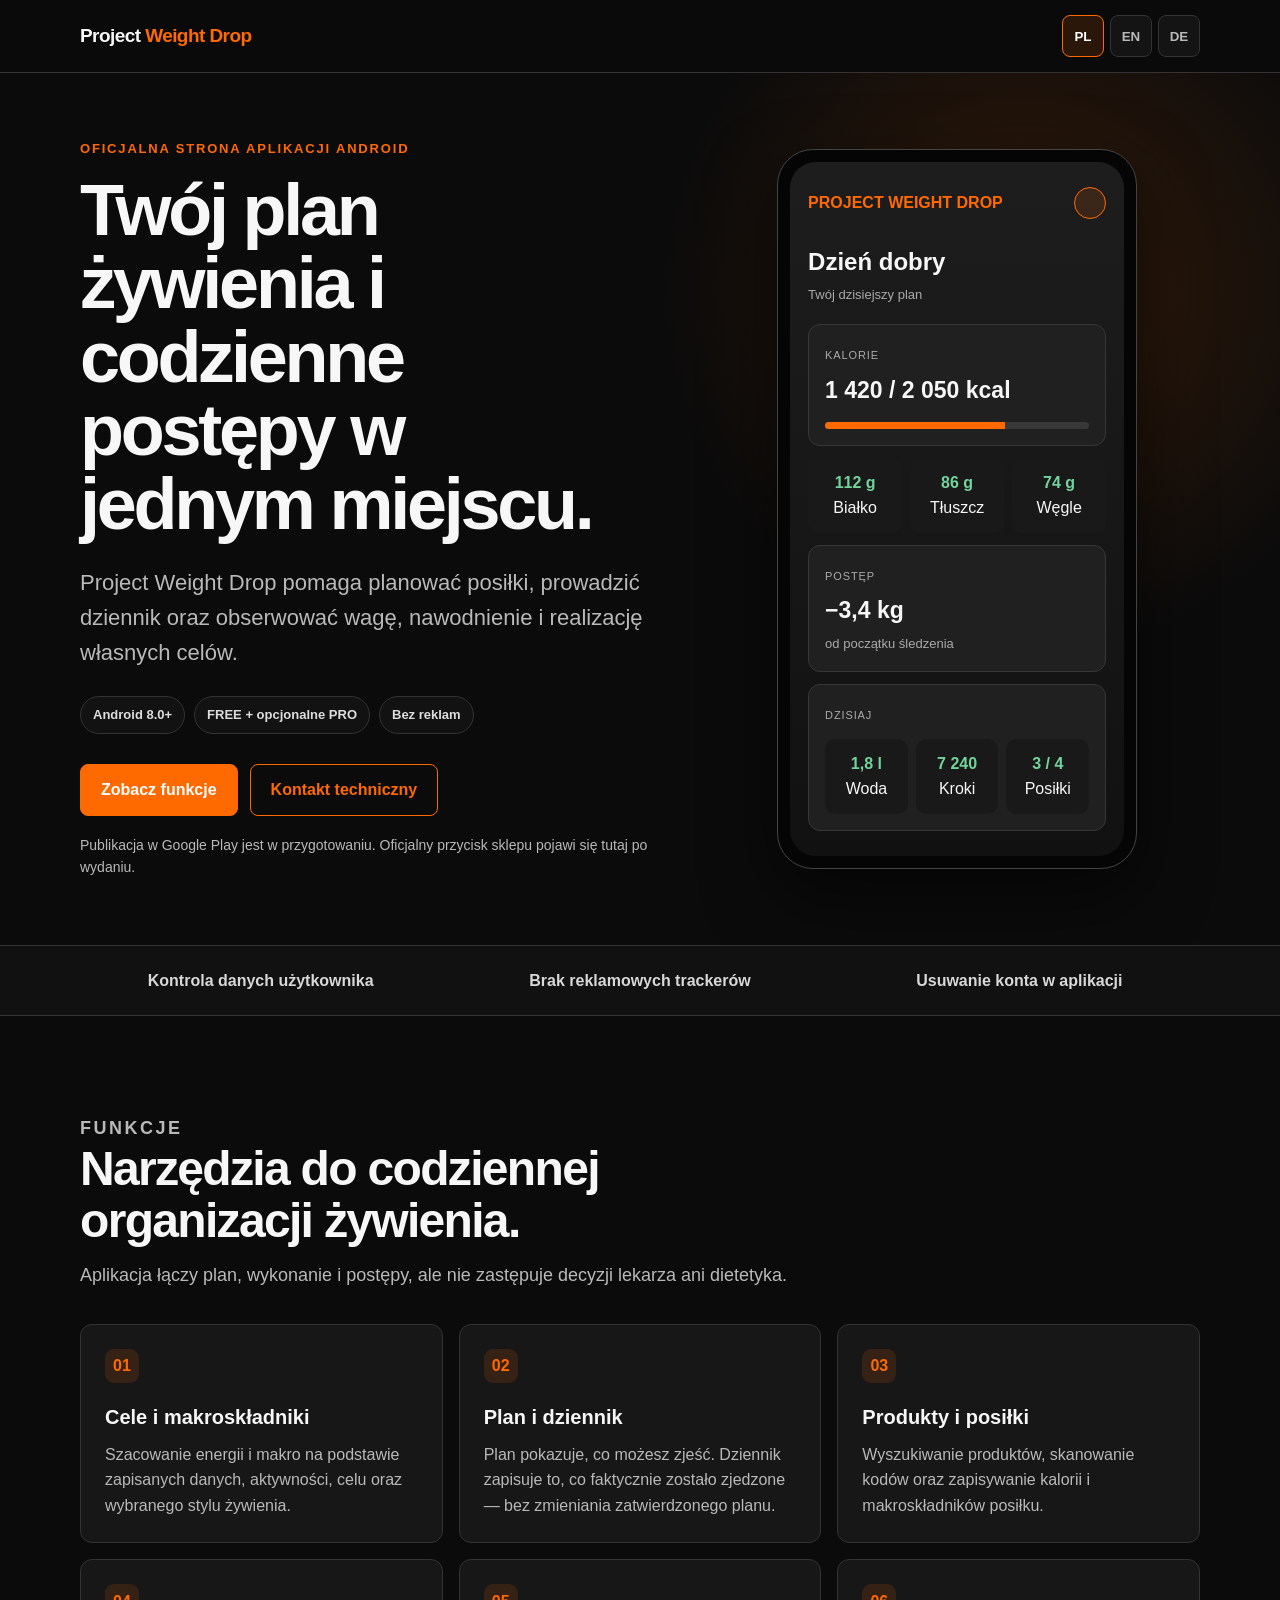
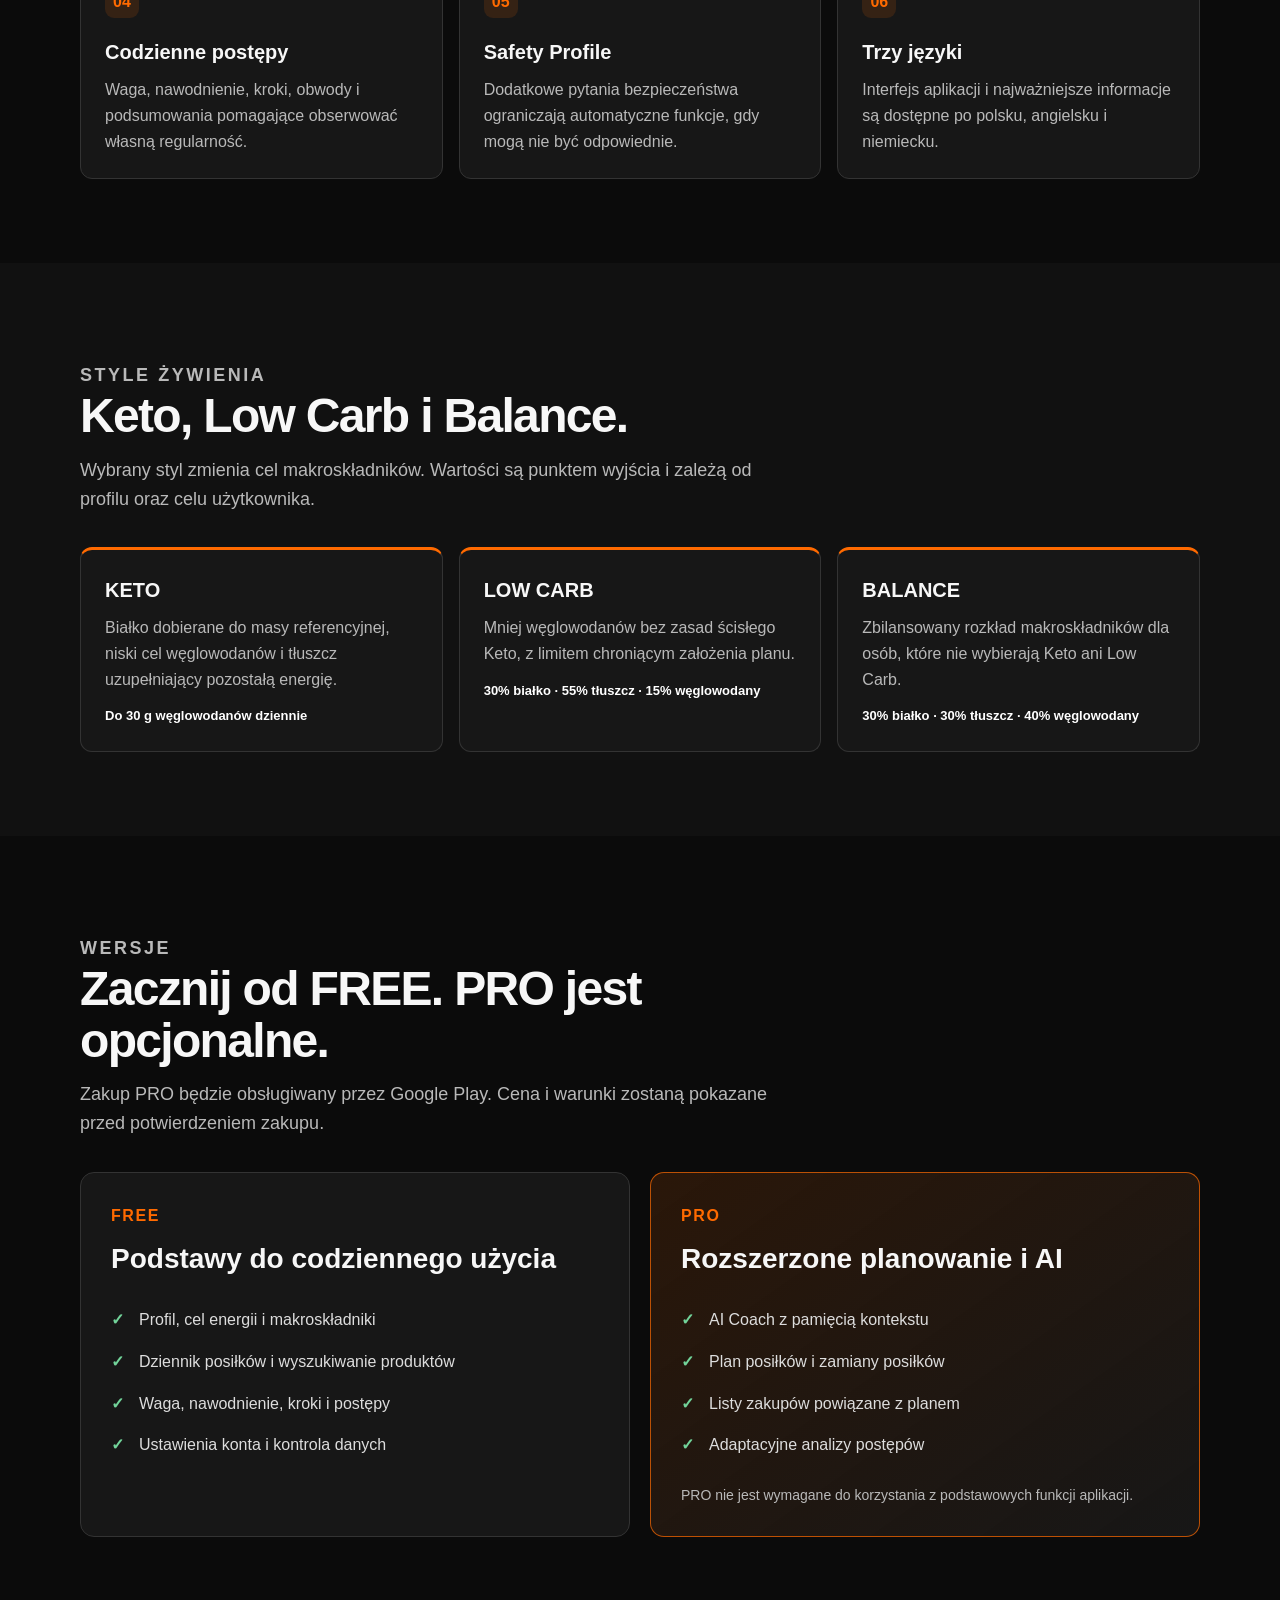
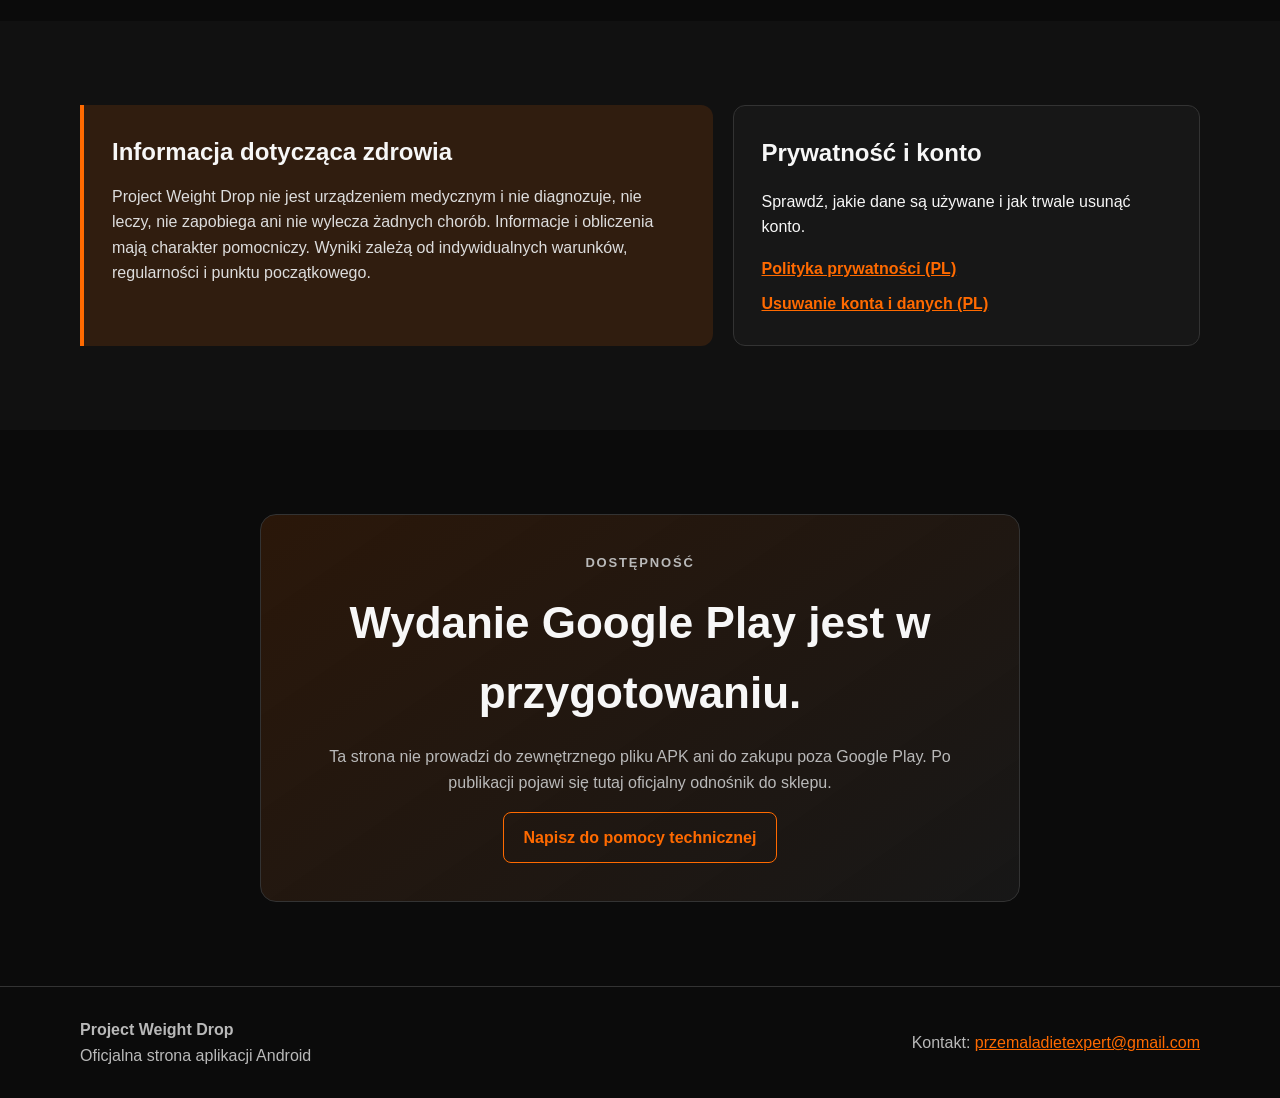
==== app/index.html @ 434db902 "Add neutral app landing page" ====
<!doctype html>
<html lang="pl">
<head>
    <meta charset="utf-8">
    <meta name="viewport" content="width=device-width, initial-scale=1">
    <title>Project Weight Drop — aplikacja Android</title>
    <meta name="description" content="Oficjalna strona aplikacji Project Weight Drop na Androida: planowanie żywienia, dziennik posiłków, postępy, wersja FREE i opcjonalne PRO.">
    <meta name="robots" content="index, follow, max-image-preview:large">
    <meta name="theme-color" content="#0b0b0b">
    <link rel="canonical" href="https://projectweightdrop.com/app/">
    <link rel="alternate" hreflang="pl" href="https://projectweightdrop.com/app/?lang=pl">
    <link rel="alternate" hreflang="en" href="https://projectweightdrop.com/app/?lang=en">
    <link rel="alternate" hreflang="de" href="https://projectweightdrop.com/app/?lang=de">
    <link rel="alternate" hreflang="x-default" href="https://projectweightdrop.com/app/">
    <link rel="icon" href="/favicon.svg" type="image/svg+xml">
    <meta property="og:type" content="website">
    <meta property="og:site_name" content="Project Weight Drop">
    <meta property="og:title" content="Project Weight Drop — aplikacja Android">
    <meta property="og:description" content="Planowanie żywienia, dziennik posiłków i codzienne postępy w wersji FREE oraz opcjonalnej PRO.">
    <meta property="og:url" content="https://projectweightdrop.com/app/">
    <meta property="og:image" content="https://projectweightdrop.com/tlo-hero-keto.jpg">
    <meta name="twitter:card" content="summary_large_image">
    <script type="application/ld+json">
    {
      "@context": "https://schema.org",
      "@type": "SoftwareApplication",
      "name": "Project Weight Drop",
      "url": "https://projectweightdrop.com/app/",
      "operatingSystem": "Android 8.0 or newer",
      "applicationCategory": "HealthApplication",
      "softwareVersion": "0.14.0",
      "description": "Aplikacja do planowania żywienia, prowadzenia dziennika posiłków oraz monitorowania codziennych postępów.",
      "offers": {
        "@type": "Offer",
        "price": "0",
        "priceCurrency": "EUR",
        "description": "Wersja FREE z opcjonalną subskrypcją PRO w Google Play."
      }
    }
    </script>
    <style>
        :root {
            color-scheme: dark;
            --bg:#0b0b0b;
            --panel:#171717;
            --panel-2:#202020;
            --orange:#ff6a00;
            --orange-soft:rgba(255,106,0,.13);
            --text:#f7f7f7;
            --muted:#b9b9b9;
            --line:#333;
            --green:#72d49a;
        }
        * { box-sizing:border-box; }
        html { scroll-behavior:smooth; }
        body { margin:0; background:var(--bg); color:var(--text); font:16px/1.6 Arial,Helvetica,sans-serif; }
        a { color:inherit; }
        button, a { -webkit-tap-highlight-color:transparent; }
        .container { width:min(1120px,calc(100% - 32px)); margin:auto; }
        header { position:sticky; top:0; z-index:10; border-bottom:1px solid var(--line); background:rgba(11,11,11,.94); backdrop-filter:blur(12px); }
        .nav { min-height:72px; display:flex; align-items:center; justify-content:space-between; gap:18px; }
        .brand { font-size:19px; font-weight:800; letter-spacing:-.03em; white-space:nowrap; }
        .brand span { color:var(--orange); }
        .languages { display:flex; gap:6px; }
        .lang { min-width:42px; min-height:42px; border:1px solid var(--line); border-radius:8px; background:#141414; color:var(--muted); font-weight:700; cursor:pointer; }
        .lang[aria-pressed="true"] { border-color:var(--orange); color:#fff; background:var(--orange-soft); }
        .hero { overflow:hidden; background:radial-gradient(circle at 80% 25%,rgba(255,106,0,.17),transparent 30%); }
        .hero-grid { min-height:660px; display:grid; grid-template-columns:minmax(0,1.08fr) minmax(330px,.92fr); align-items:center; gap:64px; padding:66px 0; }
        .eyebrow { margin:0 0 14px; color:var(--orange); font-size:13px; font-weight:800; letter-spacing:.14em; text-transform:uppercase; }
        h1 { margin:0; max-width:720px; font-size:clamp(42px,6vw,72px); line-height:1.02; letter-spacing:-.045em; }
        .lead { max-width:660px; margin:24px 0 0; color:var(--muted); font-size:clamp(18px,2.2vw,22px); }
        .badges { display:flex; flex-wrap:wrap; gap:9px; margin:25px 0; }
        .badge { padding:8px 12px; border:1px solid var(--line); border-radius:999px; color:#ddd; background:#121212; font-size:13px; font-weight:700; }
        .actions { display:flex; flex-wrap:wrap; gap:12px; margin-top:30px; }
        .button { display:inline-flex; min-height:50px; align-items:center; justify-content:center; padding:12px 20px; border:1px solid var(--orange); border-radius:8px; background:var(--orange); color:white; text-decoration:none; font-weight:800; }
        .button.secondary { background:transparent; color:var(--orange); }
        .availability { margin:18px 0 0; color:var(--muted); font-size:14px; }
        .phone { width:min(100%,360px); margin:auto; padding:12px; border:1px solid #444; border-radius:36px; background:#050505; box-shadow:0 28px 70px rgba(0,0,0,.55); }
        .phone-screen { min-height:590px; overflow:hidden; border-radius:26px; background:linear-gradient(180deg,#1d1d1d,#111); padding:25px 18px; }
        .phone-top { display:flex; align-items:center; justify-content:space-between; margin-bottom:24px; }
        .phone-logo { color:var(--orange); font-weight:900; }
        .avatar { width:32px; height:32px; border-radius:50%; background:var(--orange-soft); border:1px solid var(--orange); }
        .phone h2 { margin:0 0 4px; font-size:24px; }
        .phone-sub { margin:0 0 18px; color:#aaa; font-size:13px; }
        .mock-card { margin-top:12px; padding:16px; border:1px solid #373737; border-radius:12px; background:#202020; }
        .mock-label { color:#aaa; font-size:11px; text-transform:uppercase; letter-spacing:.08em; }
        .mock-value { display:block; margin-top:5px; font-size:23px; font-weight:800; }
        .bar { height:7px; margin-top:13px; overflow:hidden; border-radius:99px; background:#383838; }
        .bar span { display:block; width:68%; height:100%; background:var(--orange); }
        .mock-row { display:grid; grid-template-columns:repeat(3,1fr); gap:8px; margin-top:12px; }
        .mock-mini { padding:12px 7px; border-radius:10px; background:#191919; text-align:center; }
        .mock-mini strong { display:block; color:var(--green); }
        .trust { border-block:1px solid var(--line); background:#111; }
        .trust-grid { display:grid; grid-template-columns:repeat(3,1fr); gap:18px; padding:22px 0; }
        .trust-item { color:#d8d8d8; text-align:center; font-weight:700; }
        section.content { padding:84px 0; }
        section.content.alt { background:#111; }
        .section-head { max-width:720px; margin-bottom:34px; }
        .section-head h2 { margin:0; font-size:clamp(32px,4.5vw,48px); line-height:1.08; letter-spacing:-.035em; }
        .section-head p { margin:14px 0 0; color:var(--muted); font-size:18px; }
        .grid { display:grid; grid-template-columns:repeat(3,1fr); gap:16px; }
        .card { padding:24px; border:1px solid var(--line); border-radius:12px; background:var(--panel); }
        .card h3 { margin:0 0 9px; font-size:20px; }
        .card p { margin:0; color:var(--muted); }
        .number { display:inline-flex; width:34px; height:34px; align-items:center; justify-content:center; margin-bottom:18px; border-radius:9px; background:var(--orange-soft); color:var(--orange); font-weight:900; }
        .diets .card { border-top:3px solid var(--orange); }
        .macro { display:block; margin-top:14px; color:#fff; font-size:13px; font-weight:800; }
        .tiers { display:grid; grid-template-columns:1fr 1fr; gap:20px; }
        .tier { padding:30px; border:1px solid var(--line); border-radius:14px; background:var(--panel); }
        .tier.pro { border-color:rgba(255,106,0,.7); background:linear-gradient(145deg,var(--orange-soft),var(--panel)); }
        .tier-name { color:var(--orange); font-weight:900; letter-spacing:.1em; }
        .tier h3 { margin:8px 0 18px; font-size:28px; }
        .tier ul { margin:0; padding:0; list-style:none; }
        .tier li { position:relative; padding:8px 0 8px 28px; color:#ddd; }
        .tier li::before { content:"✓"; position:absolute; left:0; color:var(--green); font-weight:900; }
        .tier-note { margin:18px 0 0; color:var(--muted); font-size:14px; }
        .safety { display:grid; grid-template-columns:1.15fr .85fr; gap:20px; }
        .notice { padding:28px; border-left:4px solid var(--orange); border-radius:0 12px 12px 0; background:var(--orange-soft); }
        .notice h2 { margin:0 0 12px; }
        .notice p { margin:0; color:#ddd; }
        .legal { padding:28px; border:1px solid var(--line); border-radius:12px; background:var(--panel); }
        .legal h2 { margin:0 0 12px; }
        .legal-links { display:flex; flex-direction:column; gap:10px; }
        .legal a { color:var(--orange); font-weight:700; }
        .release { text-align:center; }
        .release-box { max-width:760px; margin:auto; padding:38px; border:1px solid var(--line); border-radius:16px; background:linear-gradient(145deg,var(--orange-soft),var(--panel)); }
        .release-box h2 { margin:0; font-size:clamp(30px,4vw,44px); }
        .release-box p { color:var(--muted); }
        footer { border-top:1px solid var(--line); padding:30px 0; color:var(--muted); }
        .footer-row { display:flex; justify-content:space-between; align-items:center; gap:20px; }
        .footer-row a { color:var(--orange); }
        @media (max-width:840px) {
            .hero-grid { min-height:auto; grid-template-columns:1fr; gap:48px; padding:52px 0 70px; }
            .phone { width:min(100%,340px); }
            .trust-grid, .grid { grid-template-columns:1fr; }
            .trust-item { text-align:left; }
            .tiers, .safety { grid-template-columns:1fr; }
        }
        @media (max-width:520px) {
            .container { width:min(100% - 24px,1120px); }
            .nav { min-height:64px; }
            .brand { font-size:17px; }
            .lang { min-width:39px; min-height:39px; }
            h1 { font-size:42px; }
            .hero-grid { padding-top:40px; }
            .actions { flex-direction:column; }
            .button { width:100%; }
            section.content { padding:64px 0; }
            .card, .tier { padding:21px; }
            .footer-row { flex-direction:column; align-items:flex-start; }
        }
    </style>
</head>
<body>
<header>
    <div class="container nav">
        <div class="brand">Project <span>Weight Drop</span></div>
        <div class="languages" aria-label="Wybór języka">
            <button class="lang" type="button" data-lang="pl" aria-pressed="true">PL</button>
            <button class="lang" type="button" data-lang="en" aria-pressed="false">EN</button>
            <button class="lang" type="button" data-lang="de" aria-pressed="false">DE</button>
        </div>
    </div>
</header>

<main>
    <section class="hero">
        <div class="container hero-grid">
            <div>
                <p class="eyebrow" data-i18n="eyebrow">Oficjalna strona aplikacji Android</p>
                <h1 data-i18n="heroTitle">Twój plan żywienia i codzienne postępy w jednym miejscu.</h1>
                <p class="lead" data-i18n="heroLead">Project Weight Drop pomaga planować posiłki, prowadzić dziennik oraz obserwować wagę, nawodnienie i realizację własnych celów.</p>
                <div class="badges">
                    <span class="badge">Android 8.0+</span>
                    <span class="badge" data-i18n="freeProBadge">FREE + opcjonalne PRO</span>
                    <span class="badge" data-i18n="noAdsBadge">Bez reklam</span>
                </div>
                <div class="actions">
                    <a class="button" href="#funkcje" data-i18n="featuresButton">Zobacz funkcje</a>
                    <a class="button secondary" href="mailto:przemaladietexpert@gmail.com" data-i18n="supportButton">Kontakt techniczny</a>
                </div>
                <p class="availability" data-i18n="availability">Publikacja w Google Play jest w przygotowaniu. Oficjalny przycisk sklepu pojawi się tutaj po wydaniu.</p>
            </div>
            <div class="phone" aria-label="Podgląd interfejsu aplikacji">
                <div class="phone-screen">
                    <div class="phone-top"><span class="phone-logo">PROJECT WEIGHT DROP</span><span class="avatar"></span></div>
                    <h2 data-i18n="mockHello">Dzień dobry</h2>
                    <p class="phone-sub" data-i18n="mockSubtitle">Twój dzisiejszy plan</p>
                    <div class="mock-card">
                        <span class="mock-label" data-i18n="mockCalories">Kalorie</span>
                        <span class="mock-value">1 420 / 2 050 kcal</span>
                        <div class="bar"><span></span></div>
                    </div>
                    <div class="mock-row">
                        <div class="mock-mini"><strong>112 g</strong><span data-i18n="protein">Białko</span></div>
                        <div class="mock-mini"><strong>86 g</strong><span data-i18n="fat">Tłuszcz</span></div>
                        <div class="mock-mini"><strong>74 g</strong><span data-i18n="carbs">Węgle</span></div>
                    </div>
                    <div class="mock-card">
                        <span class="mock-label" data-i18n="mockProgress">Postęp</span>
                        <span class="mock-value">−3,4 kg</span>
                        <p class="phone-sub" style="margin:5px 0 0" data-i18n="mockTrend">od początku śledzenia</p>
                    </div>
                    <div class="mock-card">
                        <span class="mock-label" data-i18n="mockToday">Dzisiaj</span>
                        <div class="mock-row">
                            <div class="mock-mini"><strong>1,8 l</strong><span data-i18n="water">Woda</span></div>
                            <div class="mock-mini"><strong>7 240</strong><span data-i18n="steps">Kroki</span></div>
                            <div class="mock-mini"><strong>3 / 4</strong><span data-i18n="meals">Posiłki</span></div>
                        </div>
                    </div>
                </div>
            </div>
        </div>
    </section>

    <div class="trust">
        <div class="container trust-grid">
            <div class="trust-item" data-i18n="trustPrivacy">Kontrola danych użytkownika</div>
            <div class="trust-item" data-i18n="trustNoAds">Brak reklamowych trackerów</div>
            <div class="trust-item" data-i18n="trustDelete">Usuwanie konta w aplikacji</div>
        </div>
    </div>

    <section class="content" id="funkcje">
        <div class="container">
            <div class="section-head">
                <p class="eyebrow" data-i18n="functionsEyebrow">Funkcje</p>
                <h2 data-i18n="functionsTitle">Narzędzia do codziennej organizacji żywienia.</h2>
                <p data-i18n="functionsLead">Aplikacja łączy plan, wykonanie i postępy, ale nie zastępuje decyzji lekarza ani dietetyka.</p>
            </div>
            <div class="grid">
                <article class="card"><span class="number">01</span><h3 data-i18n="feature1Title">Cele i makroskładniki</h3><p data-i18n="feature1Text">Szacowanie energii i makro na podstawie zapisanych danych, aktywności, celu oraz wybranego stylu żywienia.</p></article>
                <article class="card"><span class="number">02</span><h3 data-i18n="feature2Title">Plan i dziennik</h3><p data-i18n="feature2Text">Plan pokazuje, co możesz zjeść. Dziennik zapisuje to, co faktycznie zostało zjedzone — bez zmieniania zatwierdzonego planu.</p></article>
                <article class="card"><span class="number">03</span><h3 data-i18n="feature3Title">Produkty i posiłki</h3><p data-i18n="feature3Text">Wyszukiwanie produktów, skanowanie kodów oraz zapisywanie kalorii i makroskładników posiłku.</p></article>
                <article class="card"><span class="number">04</span><h3 data-i18n="feature4Title">Codzienne postępy</h3><p data-i18n="feature4Text">Waga, nawodnienie, kroki, obwody i podsumowania pomagające obserwować własną regularność.</p></article>
                <article class="card"><span class="number">05</span><h3 data-i18n="feature5Title">Safety Profile</h3><p data-i18n="feature5Text">Dodatkowe pytania bezpieczeństwa ograniczają automatyczne funkcje, gdy mogą nie być odpowiednie.</p></article>
                <article class="card"><span class="number">06</span><h3 data-i18n="feature6Title">Trzy języki</h3><p data-i18n="feature6Text">Interfejs aplikacji i najważniejsze informacje są dostępne po polsku, angielsku i niemiecku.</p></article>
            </div>
        </div>
    </section>

    <section class="content alt diets">
        <div class="container">
            <div class="section-head">
                <p class="eyebrow" data-i18n="stylesEyebrow">Style żywienia</p>
                <h2 data-i18n="stylesTitle">Keto, Low Carb i Balance.</h2>
                <p data-i18n="stylesLead">Wybrany styl zmienia cel makroskładników. Wartości są punktem wyjścia i zależą od profilu oraz celu użytkownika.</p>
            </div>
            <div class="grid">
                <article class="card"><h3>KETO</h3><p data-i18n="ketoText">Białko dobierane do masy referencyjnej, niski cel węglowodanów i tłuszcz uzupełniający pozostałą energię.</p><span class="macro" data-i18n="ketoMacro">Do 30 g węglowodanów dziennie</span></article>
                <article class="card"><h3>LOW CARB</h3><p data-i18n="lowCarbText">Mniej węglowodanów bez zasad ścisłego Keto, z limitem chroniącym założenia planu.</p><span class="macro" data-i18n="lowCarbMacro">30% białko · 55% tłuszcz · 15% węglowodany</span></article>
                <article class="card"><h3>BALANCE</h3><p data-i18n="balanceText">Zbilansowany rozkład makroskładników dla osób, które nie wybierają Keto ani Low Carb.</p><span class="macro" data-i18n="balanceMacro">30% białko · 30% tłuszcz · 40% węglowodany</span></article>
            </div>
        </div>
    </section>

    <section class="content">
        <div class="container">
            <div class="section-head">
                <p class="eyebrow" data-i18n="versionsEyebrow">Wersje</p>
                <h2 data-i18n="versionsTitle">Zacznij od FREE. PRO jest opcjonalne.</h2>
                <p data-i18n="versionsLead">Zakup PRO będzie obsługiwany przez Google Play. Cena i warunki zostaną pokazane przed potwierdzeniem zakupu.</p>
            </div>
            <div class="tiers">
                <article class="tier">
                    <span class="tier-name">FREE</span>
                    <h3 data-i18n="freeTitle">Podstawy do codziennego użycia</h3>
                    <ul>
                        <li data-i18n="free1">Profil, cel energii i makroskładniki</li>
                        <li data-i18n="free2">Dziennik posiłków i wyszukiwanie produktów</li>
                        <li data-i18n="free3">Waga, nawodnienie, kroki i postępy</li>
                        <li data-i18n="free4">Ustawienia konta i kontrola danych</li>
                    </ul>
                </article>
                <article class="tier pro">
                    <span class="tier-name">PRO</span>
                    <h3 data-i18n="proTitle">Rozszerzone planowanie i AI</h3>
                    <ul>
                        <li data-i18n="pro1">AI Coach z pamięcią kontekstu</li>
                        <li data-i18n="pro2">Plan posiłków i zamiany posiłków</li>
                        <li data-i18n="pro3">Listy zakupów powiązane z planem</li>
                        <li data-i18n="pro4">Adaptacyjne analizy postępów</li>
                    </ul>
                    <p class="tier-note" data-i18n="proNote">PRO nie jest wymagane do korzystania z podstawowych funkcji aplikacji.</p>
                </article>
            </div>
        </div>
    </section>

    <section class="content alt">
        <div class="container safety">
            <div class="notice">
                <h2 data-i18n="medicalTitle">Informacja dotycząca zdrowia</h2>
                <p data-i18n="medicalText">Project Weight Drop nie jest urządzeniem medycznym i nie diagnozuje, nie leczy, nie zapobiega ani nie wylecza żadnych chorób. Informacje i obliczenia mają charakter pomocniczy. Wyniki zależą od indywidualnych warunków, regularności i punktu początkowego.</p>
            </div>
            <div class="legal">
                <h2 data-i18n="privacyTitle">Prywatność i konto</h2>
                <p data-i18n="privacyText">Sprawdź, jakie dane są używane i jak trwale usunąć konto.</p>
                <div class="legal-links">
                    <a href="../privacy.html" data-app-link data-i18n="privacyLink">Polityka prywatności</a>
                    <a href="../delete-account.html" data-app-link data-i18n="deleteLink">Usuwanie konta i danych</a>
                </div>
            </div>
        </div>
    </section>

    <section class="content release">
        <div class="container">
            <div class="release-box">
                <p class="eyebrow" data-i18n="releaseEyebrow">Dostępność</p>
                <h2 data-i18n="releaseTitle">Wydanie Google Play jest w przygotowaniu.</h2>
                <p data-i18n="releaseText">Ta strona nie prowadzi do zewnętrznego pliku APK ani do zakupu poza Google Play. Po publikacji pojawi się tutaj oficjalny odnośnik do sklepu.</p>
                <a class="button secondary" href="mailto:przemaladietexpert@gmail.com" data-i18n="contactButton">Napisz do pomocy technicznej</a>
            </div>
        </div>
    </section>
</main>

<footer>
    <div class="container footer-row">
        <div><strong>Project Weight Drop</strong><br><span data-i18n="footerText">Oficjalna strona aplikacji Android</span></div>
        <div><span data-i18n="contactLabel">Kontakt:</span> <a href="mailto:przemaladietexpert@gmail.com">przemaladietexpert@gmail.com</a></div>
    </div>
</footer>

<script>
    const translations = {
        pl: {
            title:"Project Weight Drop — aplikacja Android",
            description:"Oficjalna strona aplikacji Project Weight Drop na Androida: planowanie żywienia, dziennik posiłków, postępy, wersja FREE i opcjonalne PRO.",
            eyebrow:"Oficjalna strona aplikacji Android", heroTitle:"Twój plan żywienia i codzienne postępy w jednym miejscu.", heroLead:"Project Weight Drop pomaga planować posiłki, prowadzić dziennik oraz obserwować wagę, nawodnienie i realizację własnych celów.", freeProBadge:"FREE + opcjonalne PRO", noAdsBadge:"Bez reklam", featuresButton:"Zobacz funkcje", supportButton:"Kontakt techniczny", availability:"Publikacja w Google Play jest w przygotowaniu. Oficjalny przycisk sklepu pojawi się tutaj po wydaniu.",
            mockHello:"Dzień dobry", mockSubtitle:"Twój dzisiejszy plan", mockCalories:"Kalorie", protein:"Białko", fat:"Tłuszcz", carbs:"Węgle", mockProgress:"Postęp", mockTrend:"od początku śledzenia", mockToday:"Dzisiaj", water:"Woda", steps:"Kroki", meals:"Posiłki",
            trustPrivacy:"Kontrola danych użytkownika", trustNoAds:"Brak reklamowych trackerów", trustDelete:"Usuwanie konta w aplikacji",
            functionsEyebrow:"Funkcje", functionsTitle:"Narzędzia do codziennej organizacji żywienia.", functionsLead:"Aplikacja łączy plan, wykonanie i postępy, ale nie zastępuje decyzji lekarza ani dietetyka.",
            feature1Title:"Cele i makroskładniki", feature1Text:"Szacowanie energii i makro na podstawie zapisanych danych, aktywności, celu oraz wybranego stylu żywienia.", feature2Title:"Plan i dziennik", feature2Text:"Plan pokazuje, co możesz zjeść. Dziennik zapisuje to, co faktycznie zostało zjedzone — bez zmieniania zatwierdzonego planu.", feature3Title:"Produkty i posiłki", feature3Text:"Wyszukiwanie produktów, skanowanie kodów oraz zapisywanie kalorii i makroskładników posiłku.", feature4Title:"Codzienne postępy", feature4Text:"Waga, nawodnienie, kroki, obwody i podsumowania pomagające obserwować własną regularność.", feature5Title:"Safety Profile", feature5Text:"Dodatkowe pytania bezpieczeństwa ograniczają automatyczne funkcje, gdy mogą nie być odpowiednie.", feature6Title:"Trzy języki", feature6Text:"Interfejs aplikacji i najważniejsze informacje są dostępne po polsku, angielsku i niemiecku.",
            stylesEyebrow:"Style żywienia", stylesTitle:"Keto, Low Carb i Balance.", stylesLead:"Wybrany styl zmienia cel makroskładników. Wartości są punktem wyjścia i zależą od profilu oraz celu użytkownika.", ketoText:"Białko dobierane do masy referencyjnej, niski cel węglowodanów i tłuszcz uzupełniający pozostałą energię.", ketoMacro:"Do 30 g węglowodanów dziennie", lowCarbText:"Mniej węglowodanów bez zasad ścisłego Keto, z limitem chroniącym założenia planu.", lowCarbMacro:"30% białko · 55% tłuszcz · 15% węglowodany", balanceText:"Zbilansowany rozkład makroskładników dla osób, które nie wybierają Keto ani Low Carb.", balanceMacro:"30% białko · 30% tłuszcz · 40% węglowodany",
            versionsEyebrow:"Wersje", versionsTitle:"Zacznij od FREE. PRO jest opcjonalne.", versionsLead:"Zakup PRO będzie obsługiwany przez Google Play. Cena i warunki zostaną pokazane przed potwierdzeniem zakupu.", freeTitle:"Podstawy do codziennego użycia", free1:"Profil, cel energii i makroskładniki", free2:"Dziennik posiłków i wyszukiwanie produktów", free3:"Waga, nawodnienie, kroki i postępy", free4:"Ustawienia konta i kontrola danych", proTitle:"Rozszerzone planowanie i AI", pro1:"AI Coach z pamięcią kontekstu", pro2:"Plan posiłków i zamiany posiłków", pro3:"Listy zakupów powiązane z planem", pro4:"Adaptacyjne analizy postępów", proNote:"PRO nie jest wymagane do korzystania z podstawowych funkcji aplikacji.",
            medicalTitle:"Informacja dotycząca zdrowia", medicalText:"Project Weight Drop nie jest urządzeniem medycznym i nie diagnozuje, nie leczy, nie zapobiega ani nie wylecza żadnych chorób. Informacje i obliczenia mają charakter pomocniczy. Wyniki zależą od indywidualnych warunków, regularności i punktu początkowego.", privacyTitle:"Prywatność i konto", privacyText:"Sprawdź, jakie dane są używane i jak trwale usunąć konto.", privacyLink:"Polityka prywatności (PL)", deleteLink:"Usuwanie konta i danych (PL)",
            releaseEyebrow:"Dostępność", releaseTitle:"Wydanie Google Play jest w przygotowaniu.", releaseText:"Ta strona nie prowadzi do zewnętrznego pliku APK ani do zakupu poza Google Play. Po publikacji pojawi się tutaj oficjalny odnośnik do sklepu.", contactButton:"Napisz do pomocy technicznej", footerText:"Oficjalna strona aplikacji Android", contactLabel:"Kontakt:"
        },
        en: {
            title:"Project Weight Drop — Android app", description:"Official Project Weight Drop Android app page: nutrition planning, meal diary, progress tracking, FREE and optional PRO.", eyebrow:"Official Android app page", heroTitle:"Your nutrition plan and daily progress in one place.", heroLead:"Project Weight Drop helps you plan meals, keep a diary, and follow weight, hydration and progress towards your own goals.", freeProBadge:"FREE + optional PRO", noAdsBadge:"No ads", featuresButton:"Explore features", supportButton:"Technical support", availability:"Google Play publication is in preparation. The official store button will appear here after release.",
            mockHello:"Hello", mockSubtitle:"Your plan for today", mockCalories:"Calories", protein:"Protein", fat:"Fat", carbs:"Carbs", mockProgress:"Progress", mockTrend:"since tracking started", mockToday:"Today", water:"Water", steps:"Steps", meals:"Meals", trustPrivacy:"Control over your data", trustNoAds:"No advertising trackers", trustDelete:"Account deletion in the app",
            functionsEyebrow:"Features", functionsTitle:"Tools for organising everyday nutrition.", functionsLead:"The app brings planning, logging and progress together, but does not replace decisions made by a doctor or dietitian.", feature1Title:"Goals and macros", feature1Text:"Energy and macro estimates based on saved data, activity, goal and selected nutrition style.", feature2Title:"Plan and diary", feature2Text:"The plan shows what you can eat. The diary records what you actually ate without changing the approved plan.", feature3Title:"Foods and meals", feature3Text:"Food search, barcode scanning, and meal calorie and macro logging.", feature4Title:"Daily progress", feature4Text:"Weight, hydration, steps, measurements and summaries help you follow your own consistency.", feature5Title:"Safety Profile", feature5Text:"Additional safety questions restrict automated features when they may not be appropriate.", feature6Title:"Three languages", feature6Text:"The app interface and key information are available in Polish, English and German.",
            stylesEyebrow:"Nutrition styles", stylesTitle:"Keto, Low Carb and Balance.", stylesLead:"The selected style changes macro targets. Values are a starting point and depend on the user's profile and goal.", ketoText:"Protein based on reference weight, a low carbohydrate target and fat filling the remaining energy.", ketoMacro:"Up to 30 g carbohydrates per day", lowCarbText:"Fewer carbohydrates without strict Keto rules, with a limit protecting the plan's assumptions.", lowCarbMacro:"30% protein · 55% fat · 15% carbohydrates", balanceText:"A balanced macro distribution for people who do not choose Keto or Low Carb.", balanceMacro:"30% protein · 30% fat · 40% carbohydrates",
            versionsEyebrow:"Versions", versionsTitle:"Start with FREE. PRO is optional.", versionsLead:"PRO purchases will be handled by Google Play. Price and terms will be shown before purchase confirmation.", freeTitle:"Everyday essentials", free1:"Profile, energy goal and macros", free2:"Meal diary and food search", free3:"Weight, hydration, steps and progress", free4:"Account settings and data controls", proTitle:"Advanced planning and AI", pro1:"AI Coach with context memory", pro2:"Meal plan and meal swaps", pro3:"Shopping lists connected to the plan", pro4:"Adaptive progress analysis", proNote:"PRO is not required to use the app's core features.",
            medicalTitle:"Health information", medicalText:"Project Weight Drop is not a medical device and does not diagnose, treat, cure or prevent any medical condition. Information and calculations are supportive only. Results depend on individual circumstances, consistency and starting point.", privacyTitle:"Privacy and account", privacyText:"Learn which data is used and how to permanently delete your account.", privacyLink:"Privacy policy (PL)", deleteLink:"Account and data deletion (PL)", releaseEyebrow:"Availability", releaseTitle:"The Google Play release is in preparation.", releaseText:"This page does not link to an external APK or to purchases outside Google Play. The official store link will appear here after release.", contactButton:"Contact technical support", footerText:"Official Android app page", contactLabel:"Contact:"
        },
        de: {
            title:"Project Weight Drop — Android-App", description:"Offizielle Seite der Project Weight Drop Android-App: Ernährungsplanung, Mahlzeitentagebuch, Fortschritte, FREE und optionales PRO.", eyebrow:"Offizielle Seite der Android-App", heroTitle:"Dein Ernährungsplan und täglicher Fortschritt an einem Ort.", heroLead:"Project Weight Drop hilft bei der Mahlzeitenplanung, beim Führen eines Tagebuchs und beim Beobachten von Gewicht, Flüssigkeitszufuhr und eigenen Zielen.", freeProBadge:"FREE + optionales PRO", noAdsBadge:"Keine Werbung", featuresButton:"Funktionen ansehen", supportButton:"Technischer Support", availability:"Die Veröffentlichung bei Google Play wird vorbereitet. Nach dem Release erscheint hier der offizielle Store-Button.",
            mockHello:"Guten Tag", mockSubtitle:"Dein heutiger Plan", mockCalories:"Kalorien", protein:"Protein", fat:"Fett", carbs:"Kohlenhydrate", mockProgress:"Fortschritt", mockTrend:"seit Beginn der Aufzeichnung", mockToday:"Heute", water:"Wasser", steps:"Schritte", meals:"Mahlzeiten", trustPrivacy:"Kontrolle über deine Daten", trustNoAds:"Keine Werbe-Tracker", trustDelete:"Kontolöschung in der App",
            functionsEyebrow:"Funktionen", functionsTitle:"Werkzeuge für die tägliche Ernährungsorganisation.", functionsLead:"Die App verbindet Planung, Protokoll und Fortschritt, ersetzt aber keine Entscheidungen von Ärzten oder Ernährungsfachkräften.", feature1Title:"Ziele und Makros", feature1Text:"Schätzung von Energie und Makros anhand gespeicherter Daten, Aktivität, Ziel und gewähltem Ernährungsstil.", feature2Title:"Plan und Tagebuch", feature2Text:"Der Plan zeigt, was du essen kannst. Das Tagebuch erfasst, was du tatsächlich gegessen hast, ohne den bestätigten Plan zu ändern.", feature3Title:"Lebensmittel und Mahlzeiten", feature3Text:"Lebensmittelsuche, Barcode-Scan sowie Erfassung von Kalorien und Makros einer Mahlzeit.", feature4Title:"Täglicher Fortschritt", feature4Text:"Gewicht, Flüssigkeitszufuhr, Schritte, Maße und Zusammenfassungen helfen dir, deine Regelmäßigkeit zu verfolgen.", feature5Title:"Safety Profile", feature5Text:"Zusätzliche Sicherheitsfragen begrenzen automatische Funktionen, wenn sie möglicherweise nicht geeignet sind.", feature6Title:"Drei Sprachen", feature6Text:"App-Oberfläche und wichtige Informationen sind auf Polnisch, Englisch und Deutsch verfügbar.",
            stylesEyebrow:"Ernährungsstile", stylesTitle:"Keto, Low Carb und Balance.", stylesLead:"Der gewählte Stil verändert die Makroziele. Werte sind ein Ausgangspunkt und hängen von Profil und Ziel ab.", ketoText:"Protein nach Referenzgewicht, ein niedriges Kohlenhydratziel und Fett für die verbleibende Energie.", ketoMacro:"Bis zu 30 g Kohlenhydrate täglich", lowCarbText:"Weniger Kohlenhydrate ohne strikte Keto-Regeln, mit einem Limit zum Schutz der Planannahmen.", lowCarbMacro:"30% Protein · 55% Fett · 15% Kohlenhydrate", balanceText:"Eine ausgewogene Makroverteilung für Personen, die weder Keto noch Low Carb wählen.", balanceMacro:"30% Protein · 30% Fett · 40% Kohlenhydrate",
            versionsEyebrow:"Versionen", versionsTitle:"Starte mit FREE. PRO ist optional.", versionsLead:"PRO-Käufe werden über Google Play abgewickelt. Preis und Bedingungen werden vor der Bestätigung angezeigt.", freeTitle:"Grundlagen für jeden Tag", free1:"Profil, Energieziel und Makros", free2:"Mahlzeitentagebuch und Lebensmittelsuche", free3:"Gewicht, Flüssigkeit, Schritte und Fortschritt", free4:"Kontoeinstellungen und Datenkontrolle", proTitle:"Erweiterte Planung und AI", pro1:"AI Coach mit Kontextgedächtnis", pro2:"Mahlzeitenplan und Austausch von Mahlzeiten", pro3:"Mit dem Plan verbundene Einkaufslisten", pro4:"Adaptive Fortschrittsanalyse", proNote:"PRO ist für die Grundfunktionen der App nicht erforderlich.",
            medicalTitle:"Gesundheitshinweis", medicalText:"Project Weight Drop ist kein Medizinprodukt und diagnostiziert, behandelt, heilt oder verhindert keine Erkrankung. Informationen und Berechnungen dienen nur zur Unterstützung. Ergebnisse hängen von individuellen Umständen, Regelmäßigkeit und Ausgangspunkt ab.", privacyTitle:"Datenschutz und Konto", privacyText:"Erfahre, welche Daten verwendet werden und wie du dein Konto dauerhaft löschen kannst.", privacyLink:"Datenschutzerklärung (PL)", deleteLink:"Konto- und Datenlöschung (PL)", releaseEyebrow:"Verfügbarkeit", releaseTitle:"Die Veröffentlichung bei Google Play wird vorbereitet.", releaseText:"Diese Seite verlinkt weder eine externe APK noch Käufe außerhalb von Google Play. Nach der Veröffentlichung erscheint hier der offizielle Store-Link.", contactButton:"Technischen Support kontaktieren", footerText:"Offizielle Seite der Android-App", contactLabel:"Kontakt:"
        }
    };

    const description = document.querySelector('meta[name="description"]');
    const supported = ["pl", "en", "de"];

    function setLanguage(lang, updateUrl) {
        if (!supported.includes(lang)) lang = "pl";
        const copy = translations[lang];
        document.documentElement.lang = lang;
        document.title = copy.title;
        if (description) description.content = copy.description;
        document.querySelectorAll("[data-i18n]").forEach((element) => {
            const value = copy[element.dataset.i18n];
            if (value) element.textContent = value;
        });
        document.querySelectorAll("[data-lang]").forEach((button) => {
            button.setAttribute("aria-pressed", String(button.dataset.lang === lang));
        });
        if (updateUrl) {
            const url = new URL(window.location.href);
            if (lang === "pl") url.searchParams.delete("lang");
            else url.searchParams.set("lang", lang);
            history.replaceState(null, "", url);
        }
    }

    document.querySelectorAll("[data-lang]").forEach((button) => {
        button.addEventListener("click", () => setLanguage(button.dataset.lang, true));
    });

    const query = new URLSearchParams(window.location.search);
    setLanguage(query.get("lang") || "pl", false);

    if (query.get("from") === "app") {
        document.querySelectorAll("[data-app-link]").forEach((link) => {
            const target = new URL(link.getAttribute("href"), window.location.href);
            target.searchParams.set("from", "app");
            link.href = target.href;
        });
    }
</script>
</body>
</html>
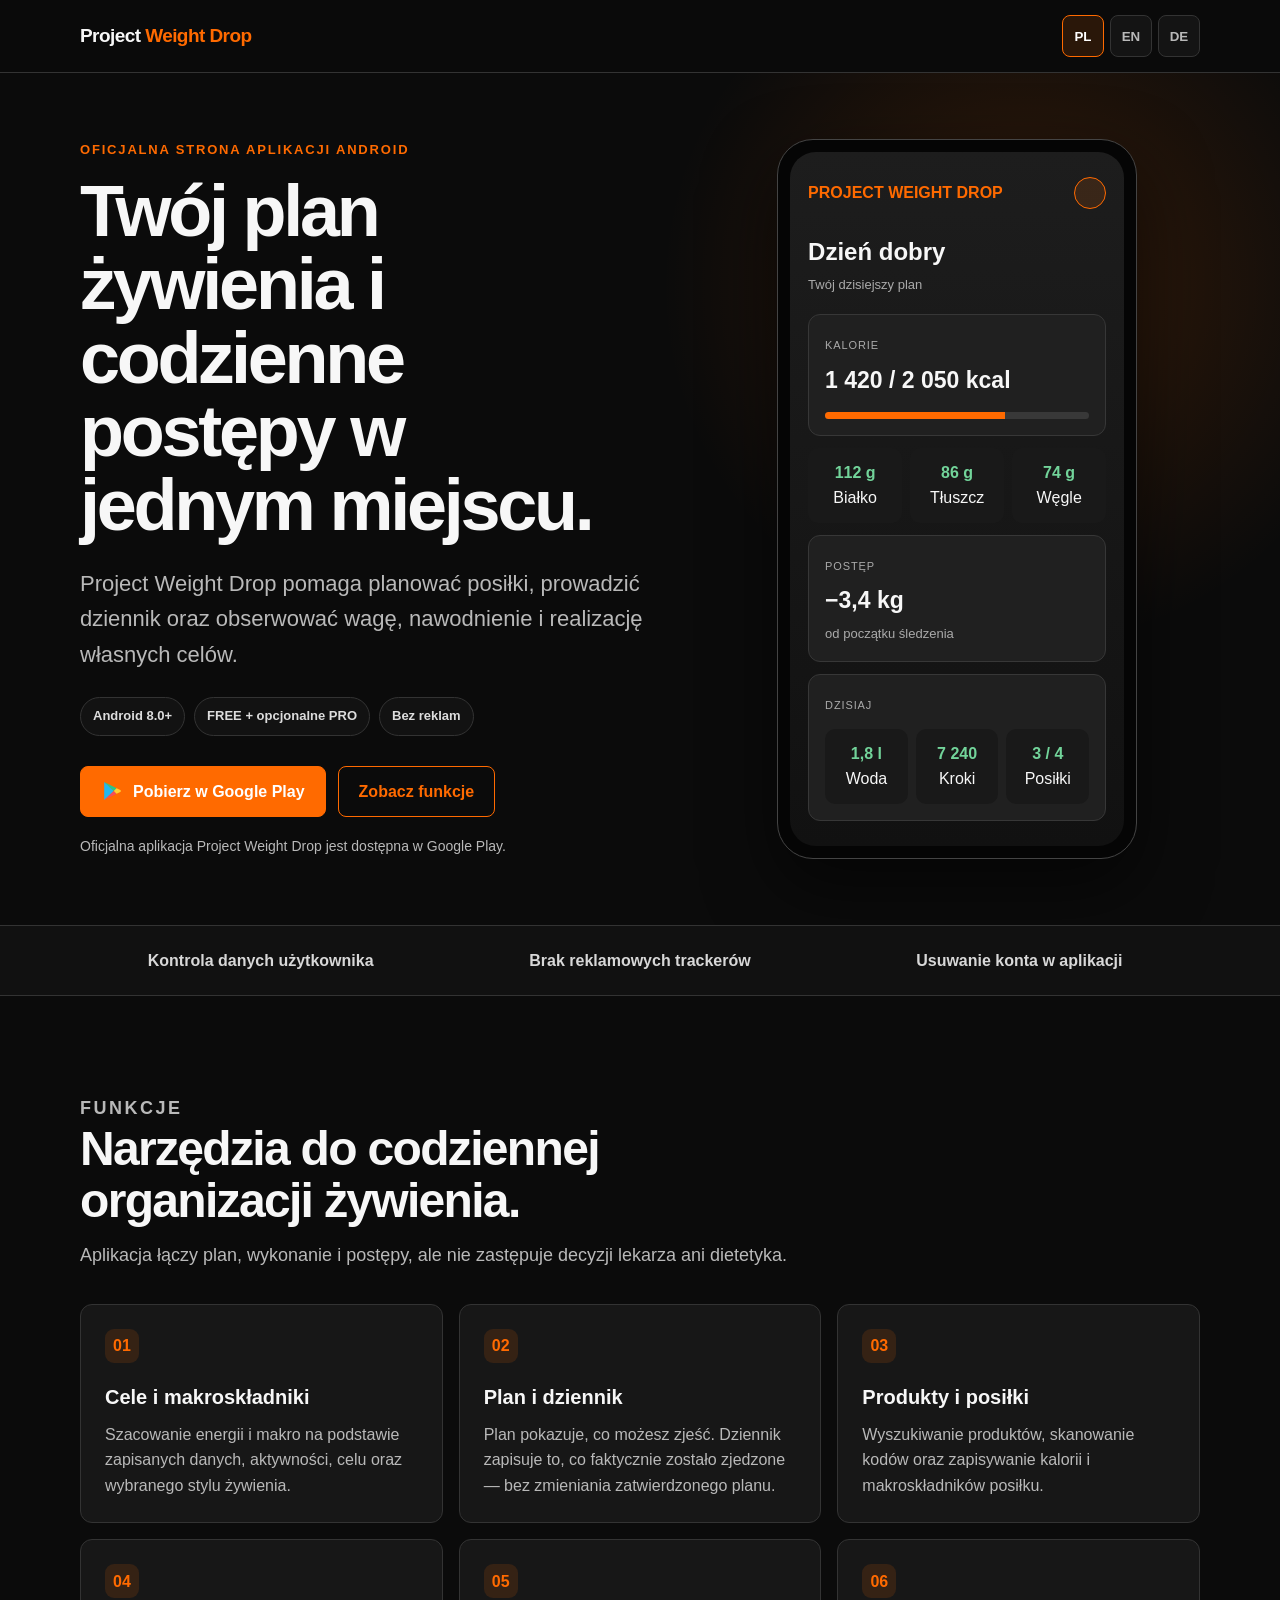
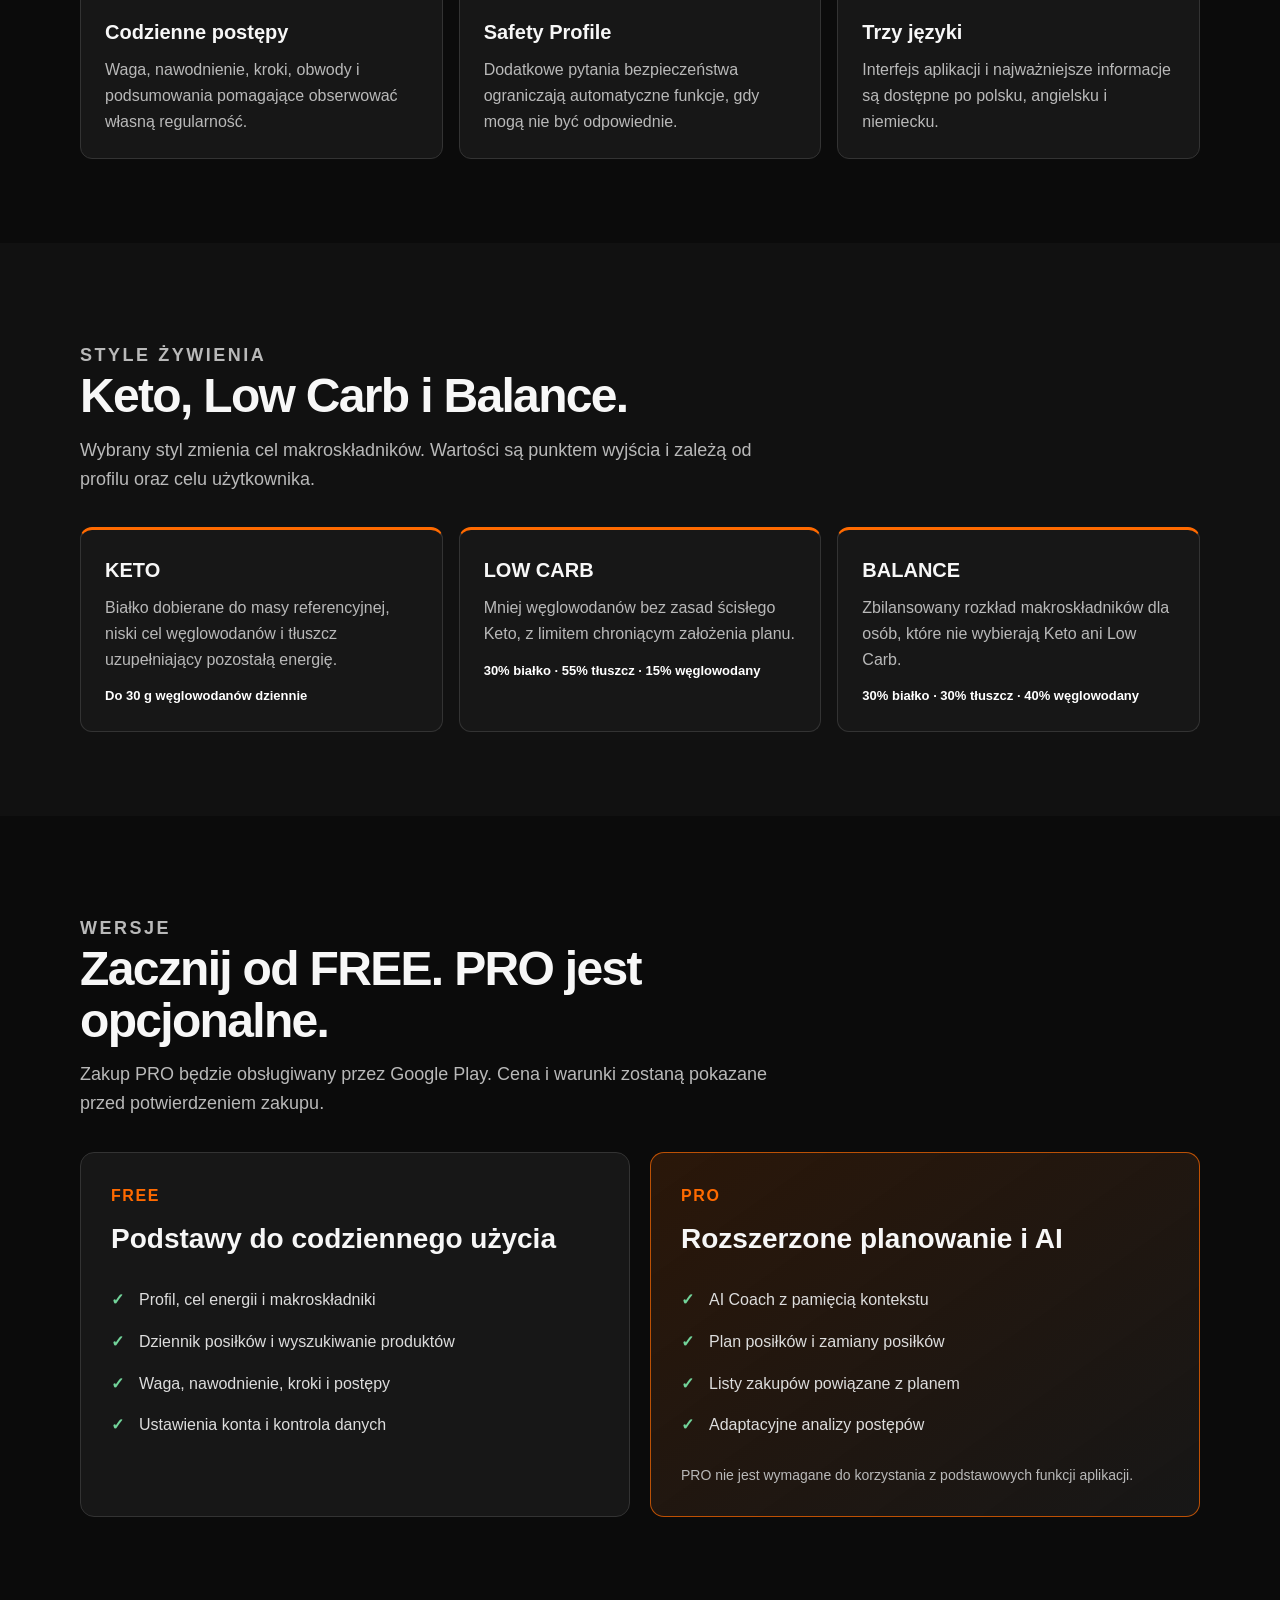
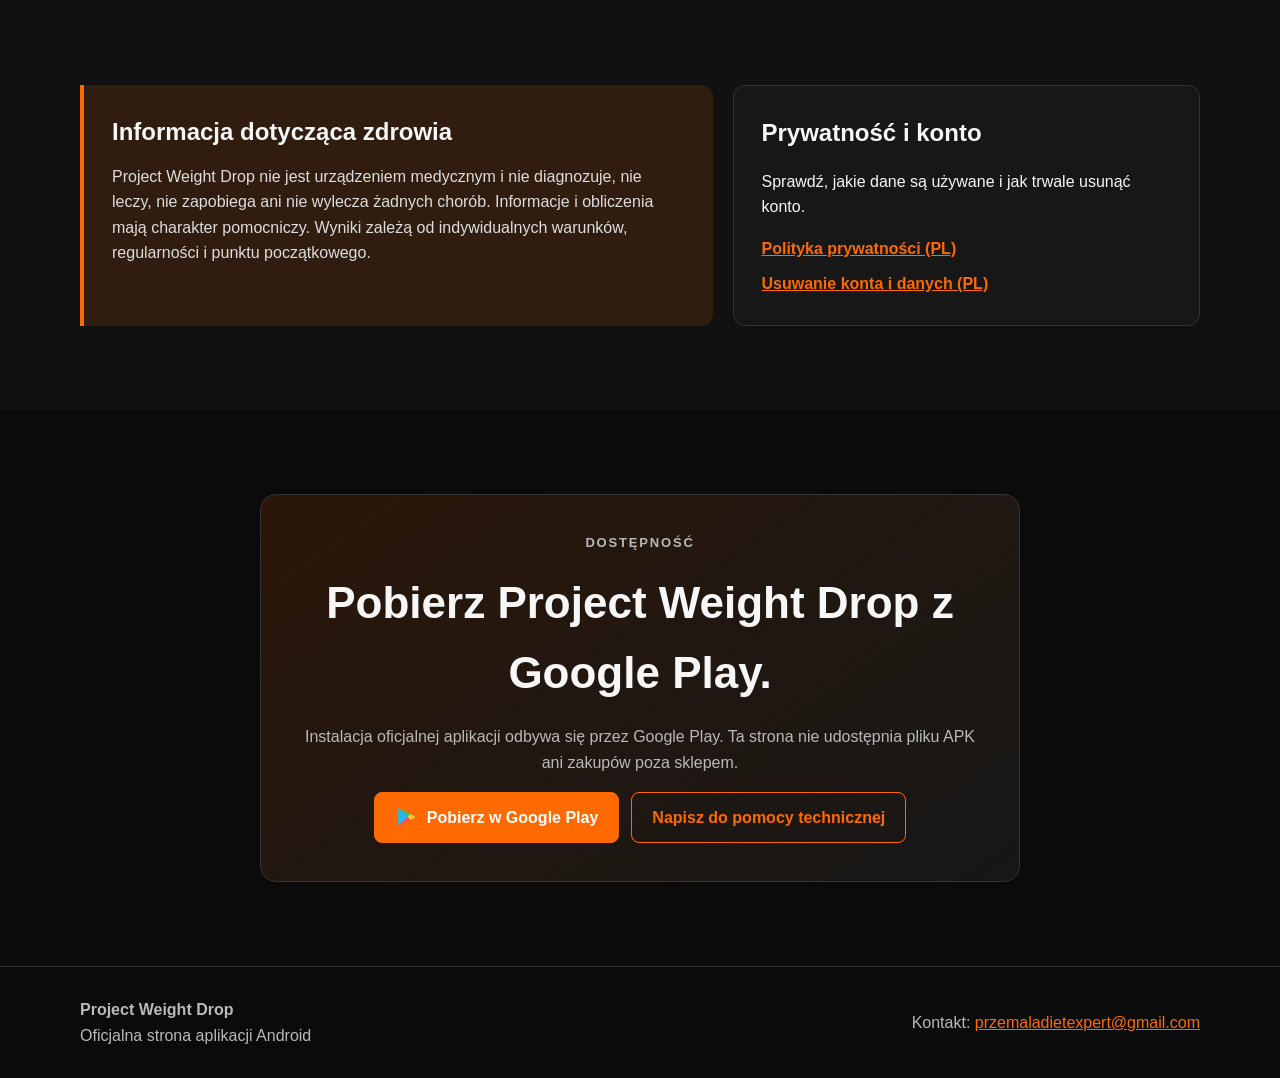
==== commit d8a7fa14: "Link website to Google Play production app" ====
--- a/app/index.html
+++ b/app/index.html
@@ -74,6 +74,8 @@
         .actions { display:flex; flex-wrap:wrap; gap:12px; margin-top:30px; }
         .button { display:inline-flex; min-height:50px; align-items:center; justify-content:center; padding:12px 20px; border:1px solid var(--orange); border-radius:8px; background:var(--orange); color:white; text-decoration:none; font-weight:800; }
         .button.secondary { background:transparent; color:var(--orange); }
+        .play-button { gap:10px; }
+        .play-button img { display:block; width:22px; height:22px; }
         .availability { margin:18px 0 0; color:var(--muted); font-size:14px; }
         .phone { width:min(100%,360px); margin:auto; padding:12px; border:1px solid #444; border-radius:36px; background:#050505; box-shadow:0 28px 70px rgba(0,0,0,.55); }
         .phone-screen { min-height:590px; overflow:hidden; border-radius:26px; background:linear-gradient(180deg,#1d1d1d,#111); padding:25px 18px; }
@@ -126,6 +128,7 @@
         .release-box { max-width:760px; margin:auto; padding:38px; border:1px solid var(--line); border-radius:16px; background:linear-gradient(145deg,var(--orange-soft),var(--panel)); }
         .release-box h2 { margin:0; font-size:clamp(30px,4vw,44px); }
         .release-box p { color:var(--muted); }
+        .release-actions { display:flex; flex-wrap:wrap; justify-content:center; gap:12px; }
         footer { border-top:1px solid var(--line); padding:30px 0; color:var(--muted); }
         .footer-row { display:flex; justify-content:space-between; align-items:center; gap:20px; }
         .footer-row a { color:var(--orange); }
@@ -176,10 +179,10 @@
                     <span class="badge" data-i18n="noAdsBadge">Bez reklam</span>
                 </div>
                 <div class="actions">
-                    <a class="button" href="#funkcje" data-i18n="featuresButton">Zobacz funkcje</a>
-                    <a class="button secondary" href="mailto:przemaladietexpert@gmail.com" data-i18n="supportButton">Kontakt techniczny</a>
+                    <a class="button play-button" href="https://play.google.com/store/apps/details?id=com.projectweightdrop.app"><img src="../google-play-mark.svg" alt="" width="22" height="22"><span data-i18n="playButton">Pobierz w Google Play</span></a>
+                    <a class="button secondary" href="#funkcje" data-i18n="featuresButton">Zobacz funkcje</a>
                 </div>
-                <p class="availability" data-i18n="availability">Publikacja w Google Play jest w przygotowaniu. Oficjalny przycisk sklepu pojawi się tutaj po wydaniu.</p>
+                <p class="availability" data-i18n="availability">Oficjalna aplikacja Project Weight Drop jest dostępna w Google Play.</p>
             </div>
             <div class="phone" aria-label="Podgląd interfejsu aplikacji">
                 <div class="phone-screen">
@@ -309,9 +312,12 @@
         <div class="container">
             <div class="release-box">
                 <p class="eyebrow" data-i18n="releaseEyebrow">Dostępność</p>
-                <h2 data-i18n="releaseTitle">Wydanie Google Play jest w przygotowaniu.</h2>
-                <p data-i18n="releaseText">Ta strona nie prowadzi do zewnętrznego pliku APK ani do zakupu poza Google Play. Po publikacji pojawi się tutaj oficjalny odnośnik do sklepu.</p>
-                <a class="button secondary" href="mailto:przemaladietexpert@gmail.com" data-i18n="contactButton">Napisz do pomocy technicznej</a>
+                <h2 data-i18n="releaseTitle">Pobierz Project Weight Drop z Google Play.</h2>
+                <p data-i18n="releaseText">Instalacja oficjalnej aplikacji odbywa się przez Google Play. Ta strona nie udostępnia pliku APK ani zakupów poza sklepem.</p>
+                <div class="release-actions">
+                    <a class="button play-button" href="https://play.google.com/store/apps/details?id=com.projectweightdrop.app"><img src="../google-play-mark.svg" alt="" width="22" height="22"><span data-i18n="playButton">Pobierz w Google Play</span></a>
+                    <a class="button secondary" href="mailto:przemaladietexpert@gmail.com" data-i18n="contactButton">Napisz do pomocy technicznej</a>
+                </div>
             </div>
         </div>
     </section>
@@ -329,7 +335,7 @@
         pl: {
             title:"Project Weight Drop — aplikacja Android",
             description:"Oficjalna strona aplikacji Project Weight Drop na Androida: planowanie żywienia, dziennik posiłków, postępy, wersja FREE i opcjonalne PRO.",
-            eyebrow:"Oficjalna strona aplikacji Android", heroTitle:"Twój plan żywienia i codzienne postępy w jednym miejscu.", heroLead:"Project Weight Drop pomaga planować posiłki, prowadzić dziennik oraz obserwować wagę, nawodnienie i realizację własnych celów.", freeProBadge:"FREE + opcjonalne PRO", noAdsBadge:"Bez reklam", featuresButton:"Zobacz funkcje", supportButton:"Kontakt techniczny", availability:"Publikacja w Google Play jest w przygotowaniu. Oficjalny przycisk sklepu pojawi się tutaj po wydaniu.",
+            eyebrow:"Oficjalna strona aplikacji Android", heroTitle:"Twój plan żywienia i codzienne postępy w jednym miejscu.", heroLead:"Project Weight Drop pomaga planować posiłki, prowadzić dziennik oraz obserwować wagę, nawodnienie i realizację własnych celów.", freeProBadge:"FREE + opcjonalne PRO", noAdsBadge:"Bez reklam", featuresButton:"Zobacz funkcje", supportButton:"Kontakt techniczny", availability:"Oficjalna aplikacja Project Weight Drop jest dostępna w Google Play.", playButton:"Pobierz w Google Play",
             mockHello:"Dzień dobry", mockSubtitle:"Twój dzisiejszy plan", mockCalories:"Kalorie", protein:"Białko", fat:"Tłuszcz", carbs:"Węgle", mockProgress:"Postęp", mockTrend:"od początku śledzenia", mockToday:"Dzisiaj", water:"Woda", steps:"Kroki", meals:"Posiłki",
             trustPrivacy:"Kontrola danych użytkownika", trustNoAds:"Brak reklamowych trackerów", trustDelete:"Usuwanie konta w aplikacji",
             functionsEyebrow:"Funkcje", functionsTitle:"Narzędzia do codziennej organizacji żywienia.", functionsLead:"Aplikacja łączy plan, wykonanie i postępy, ale nie zastępuje decyzji lekarza ani dietetyka.",
@@ -337,23 +343,23 @@
             stylesEyebrow:"Style żywienia", stylesTitle:"Keto, Low Carb i Balance.", stylesLead:"Wybrany styl zmienia cel makroskładników. Wartości są punktem wyjścia i zależą od profilu oraz celu użytkownika.", ketoText:"Białko dobierane do masy referencyjnej, niski cel węglowodanów i tłuszcz uzupełniający pozostałą energię.", ketoMacro:"Do 30 g węglowodanów dziennie", lowCarbText:"Mniej węglowodanów bez zasad ścisłego Keto, z limitem chroniącym założenia planu.", lowCarbMacro:"30% białko · 55% tłuszcz · 15% węglowodany", balanceText:"Zbilansowany rozkład makroskładników dla osób, które nie wybierają Keto ani Low Carb.", balanceMacro:"30% białko · 30% tłuszcz · 40% węglowodany",
             versionsEyebrow:"Wersje", versionsTitle:"Zacznij od FREE. PRO jest opcjonalne.", versionsLead:"Zakup PRO będzie obsługiwany przez Google Play. Cena i warunki zostaną pokazane przed potwierdzeniem zakupu.", freeTitle:"Podstawy do codziennego użycia", free1:"Profil, cel energii i makroskładniki", free2:"Dziennik posiłków i wyszukiwanie produktów", free3:"Waga, nawodnienie, kroki i postępy", free4:"Ustawienia konta i kontrola danych", proTitle:"Rozszerzone planowanie i AI", pro1:"AI Coach z pamięcią kontekstu", pro2:"Plan posiłków i zamiany posiłków", pro3:"Listy zakupów powiązane z planem", pro4:"Adaptacyjne analizy postępów", proNote:"PRO nie jest wymagane do korzystania z podstawowych funkcji aplikacji.",
             medicalTitle:"Informacja dotycząca zdrowia", medicalText:"Project Weight Drop nie jest urządzeniem medycznym i nie diagnozuje, nie leczy, nie zapobiega ani nie wylecza żadnych chorób. Informacje i obliczenia mają charakter pomocniczy. Wyniki zależą od indywidualnych warunków, regularności i punktu początkowego.", privacyTitle:"Prywatność i konto", privacyText:"Sprawdź, jakie dane są używane i jak trwale usunąć konto.", privacyLink:"Polityka prywatności (PL)", deleteLink:"Usuwanie konta i danych (PL)",
-            releaseEyebrow:"Dostępność", releaseTitle:"Wydanie Google Play jest w przygotowaniu.", releaseText:"Ta strona nie prowadzi do zewnętrznego pliku APK ani do zakupu poza Google Play. Po publikacji pojawi się tutaj oficjalny odnośnik do sklepu.", contactButton:"Napisz do pomocy technicznej", footerText:"Oficjalna strona aplikacji Android", contactLabel:"Kontakt:"
+            releaseEyebrow:"Dostępność", releaseTitle:"Pobierz Project Weight Drop z Google Play.", releaseText:"Instalacja oficjalnej aplikacji odbywa się przez Google Play. Ta strona nie udostępnia pliku APK ani zakupów poza sklepem.", contactButton:"Napisz do pomocy technicznej", footerText:"Oficjalna strona aplikacji Android", contactLabel:"Kontakt:"
         },
         en: {
-            title:"Project Weight Drop — Android app", description:"Official Project Weight Drop Android app page: nutrition planning, meal diary, progress tracking, FREE and optional PRO.", eyebrow:"Official Android app page", heroTitle:"Your nutrition plan and daily progress in one place.", heroLead:"Project Weight Drop helps you plan meals, keep a diary, and follow weight, hydration and progress towards your own goals.", freeProBadge:"FREE + optional PRO", noAdsBadge:"No ads", featuresButton:"Explore features", supportButton:"Technical support", availability:"Google Play publication is in preparation. The official store button will appear here after release.",
+            title:"Project Weight Drop — Android app", description:"Official Project Weight Drop Android app page: nutrition planning, meal diary, progress tracking, FREE and optional PRO.", eyebrow:"Official Android app page", heroTitle:"Your nutrition plan and daily progress in one place.", heroLead:"Project Weight Drop helps you plan meals, keep a diary, and follow weight, hydration and progress towards your own goals.", freeProBadge:"FREE + optional PRO", noAdsBadge:"No ads", featuresButton:"Explore features", supportButton:"Technical support", availability:"The official Project Weight Drop app is available on Google Play.", playButton:"Get it on Google Play",
             mockHello:"Hello", mockSubtitle:"Your plan for today", mockCalories:"Calories", protein:"Protein", fat:"Fat", carbs:"Carbs", mockProgress:"Progress", mockTrend:"since tracking started", mockToday:"Today", water:"Water", steps:"Steps", meals:"Meals", trustPrivacy:"Control over your data", trustNoAds:"No advertising trackers", trustDelete:"Account deletion in the app",
             functionsEyebrow:"Features", functionsTitle:"Tools for organising everyday nutrition.", functionsLead:"The app brings planning, logging and progress together, but does not replace decisions made by a doctor or dietitian.", feature1Title:"Goals and macros", feature1Text:"Energy and macro estimates based on saved data, activity, goal and selected nutrition style.", feature2Title:"Plan and diary", feature2Text:"The plan shows what you can eat. The diary records what you actually ate without changing the approved plan.", feature3Title:"Foods and meals", feature3Text:"Food search, barcode scanning, and meal calorie and macro logging.", feature4Title:"Daily progress", feature4Text:"Weight, hydration, steps, measurements and summaries help you follow your own consistency.", feature5Title:"Safety Profile", feature5Text:"Additional safety questions restrict automated features when they may not be appropriate.", feature6Title:"Three languages", feature6Text:"The app interface and key information are available in Polish, English and German.",
             stylesEyebrow:"Nutrition styles", stylesTitle:"Keto, Low Carb and Balance.", stylesLead:"The selected style changes macro targets. Values are a starting point and depend on the user's profile and goal.", ketoText:"Protein based on reference weight, a low carbohydrate target and fat filling the remaining energy.", ketoMacro:"Up to 30 g carbohydrates per day", lowCarbText:"Fewer carbohydrates without strict Keto rules, with a limit protecting the plan's assumptions.", lowCarbMacro:"30% protein · 55% fat · 15% carbohydrates", balanceText:"A balanced macro distribution for people who do not choose Keto or Low Carb.", balanceMacro:"30% protein · 30% fat · 40% carbohydrates",
             versionsEyebrow:"Versions", versionsTitle:"Start with FREE. PRO is optional.", versionsLead:"PRO purchases will be handled by Google Play. Price and terms will be shown before purchase confirmation.", freeTitle:"Everyday essentials", free1:"Profile, energy goal and macros", free2:"Meal diary and food search", free3:"Weight, hydration, steps and progress", free4:"Account settings and data controls", proTitle:"Advanced planning and AI", pro1:"AI Coach with context memory", pro2:"Meal plan and meal swaps", pro3:"Shopping lists connected to the plan", pro4:"Adaptive progress analysis", proNote:"PRO is not required to use the app's core features.",
-            medicalTitle:"Health information", medicalText:"Project Weight Drop is not a medical device and does not diagnose, treat, cure or prevent any medical condition. Information and calculations are supportive only. Results depend on individual circumstances, consistency and starting point.", privacyTitle:"Privacy and account", privacyText:"Learn which data is used and how to permanently delete your account.", privacyLink:"Privacy policy (PL)", deleteLink:"Account and data deletion (PL)", releaseEyebrow:"Availability", releaseTitle:"The Google Play release is in preparation.", releaseText:"This page does not link to an external APK or to purchases outside Google Play. The official store link will appear here after release.", contactButton:"Contact technical support", footerText:"Official Android app page", contactLabel:"Contact:"
+            medicalTitle:"Health information", medicalText:"Project Weight Drop is not a medical device and does not diagnose, treat, cure or prevent any medical condition. Information and calculations are supportive only. Results depend on individual circumstances, consistency and starting point.", privacyTitle:"Privacy and account", privacyText:"Learn which data is used and how to permanently delete your account.", privacyLink:"Privacy policy (PL)", deleteLink:"Account and data deletion (PL)", releaseEyebrow:"Availability", releaseTitle:"Get Project Weight Drop on Google Play.", releaseText:"Install the official app through Google Play. This page does not provide an APK or purchases outside the store.", contactButton:"Contact technical support", footerText:"Official Android app page", contactLabel:"Contact:"
         },
         de: {
-            title:"Project Weight Drop — Android-App", description:"Offizielle Seite der Project Weight Drop Android-App: Ernährungsplanung, Mahlzeitentagebuch, Fortschritte, FREE und optionales PRO.", eyebrow:"Offizielle Seite der Android-App", heroTitle:"Dein Ernährungsplan und täglicher Fortschritt an einem Ort.", heroLead:"Project Weight Drop hilft bei der Mahlzeitenplanung, beim Führen eines Tagebuchs und beim Beobachten von Gewicht, Flüssigkeitszufuhr und eigenen Zielen.", freeProBadge:"FREE + optionales PRO", noAdsBadge:"Keine Werbung", featuresButton:"Funktionen ansehen", supportButton:"Technischer Support", availability:"Die Veröffentlichung bei Google Play wird vorbereitet. Nach dem Release erscheint hier der offizielle Store-Button.",
+            title:"Project Weight Drop — Android-App", description:"Offizielle Seite der Project Weight Drop Android-App: Ernährungsplanung, Mahlzeitentagebuch, Fortschritte, FREE und optionales PRO.", eyebrow:"Offizielle Seite der Android-App", heroTitle:"Dein Ernährungsplan und täglicher Fortschritt an einem Ort.", heroLead:"Project Weight Drop hilft bei der Mahlzeitenplanung, beim Führen eines Tagebuchs und beim Beobachten von Gewicht, Flüssigkeitszufuhr und eigenen Zielen.", freeProBadge:"FREE + optionales PRO", noAdsBadge:"Keine Werbung", featuresButton:"Funktionen ansehen", supportButton:"Technischer Support", availability:"Die offizielle Project Weight Drop App ist bei Google Play verfügbar.", playButton:"Bei Google Play herunterladen",
             mockHello:"Guten Tag", mockSubtitle:"Dein heutiger Plan", mockCalories:"Kalorien", protein:"Protein", fat:"Fett", carbs:"Kohlenhydrate", mockProgress:"Fortschritt", mockTrend:"seit Beginn der Aufzeichnung", mockToday:"Heute", water:"Wasser", steps:"Schritte", meals:"Mahlzeiten", trustPrivacy:"Kontrolle über deine Daten", trustNoAds:"Keine Werbe-Tracker", trustDelete:"Kontolöschung in der App",
             functionsEyebrow:"Funktionen", functionsTitle:"Werkzeuge für die tägliche Ernährungsorganisation.", functionsLead:"Die App verbindet Planung, Protokoll und Fortschritt, ersetzt aber keine Entscheidungen von Ärzten oder Ernährungsfachkräften.", feature1Title:"Ziele und Makros", feature1Text:"Schätzung von Energie und Makros anhand gespeicherter Daten, Aktivität, Ziel und gewähltem Ernährungsstil.", feature2Title:"Plan und Tagebuch", feature2Text:"Der Plan zeigt, was du essen kannst. Das Tagebuch erfasst, was du tatsächlich gegessen hast, ohne den bestätigten Plan zu ändern.", feature3Title:"Lebensmittel und Mahlzeiten", feature3Text:"Lebensmittelsuche, Barcode-Scan sowie Erfassung von Kalorien und Makros einer Mahlzeit.", feature4Title:"Täglicher Fortschritt", feature4Text:"Gewicht, Flüssigkeitszufuhr, Schritte, Maße und Zusammenfassungen helfen dir, deine Regelmäßigkeit zu verfolgen.", feature5Title:"Safety Profile", feature5Text:"Zusätzliche Sicherheitsfragen begrenzen automatische Funktionen, wenn sie möglicherweise nicht geeignet sind.", feature6Title:"Drei Sprachen", feature6Text:"App-Oberfläche und wichtige Informationen sind auf Polnisch, Englisch und Deutsch verfügbar.",
             stylesEyebrow:"Ernährungsstile", stylesTitle:"Keto, Low Carb und Balance.", stylesLead:"Der gewählte Stil verändert die Makroziele. Werte sind ein Ausgangspunkt und hängen von Profil und Ziel ab.", ketoText:"Protein nach Referenzgewicht, ein niedriges Kohlenhydratziel und Fett für die verbleibende Energie.", ketoMacro:"Bis zu 30 g Kohlenhydrate täglich", lowCarbText:"Weniger Kohlenhydrate ohne strikte Keto-Regeln, mit einem Limit zum Schutz der Planannahmen.", lowCarbMacro:"30% Protein · 55% Fett · 15% Kohlenhydrate", balanceText:"Eine ausgewogene Makroverteilung für Personen, die weder Keto noch Low Carb wählen.", balanceMacro:"30% Protein · 30% Fett · 40% Kohlenhydrate",
             versionsEyebrow:"Versionen", versionsTitle:"Starte mit FREE. PRO ist optional.", versionsLead:"PRO-Käufe werden über Google Play abgewickelt. Preis und Bedingungen werden vor der Bestätigung angezeigt.", freeTitle:"Grundlagen für jeden Tag", free1:"Profil, Energieziel und Makros", free2:"Mahlzeitentagebuch und Lebensmittelsuche", free3:"Gewicht, Flüssigkeit, Schritte und Fortschritt", free4:"Kontoeinstellungen und Datenkontrolle", proTitle:"Erweiterte Planung und AI", pro1:"AI Coach mit Kontextgedächtnis", pro2:"Mahlzeitenplan und Austausch von Mahlzeiten", pro3:"Mit dem Plan verbundene Einkaufslisten", pro4:"Adaptive Fortschrittsanalyse", proNote:"PRO ist für die Grundfunktionen der App nicht erforderlich.",
-            medicalTitle:"Gesundheitshinweis", medicalText:"Project Weight Drop ist kein Medizinprodukt und diagnostiziert, behandelt, heilt oder verhindert keine Erkrankung. Informationen und Berechnungen dienen nur zur Unterstützung. Ergebnisse hängen von individuellen Umständen, Regelmäßigkeit und Ausgangspunkt ab.", privacyTitle:"Datenschutz und Konto", privacyText:"Erfahre, welche Daten verwendet werden und wie du dein Konto dauerhaft löschen kannst.", privacyLink:"Datenschutzerklärung (PL)", deleteLink:"Konto- und Datenlöschung (PL)", releaseEyebrow:"Verfügbarkeit", releaseTitle:"Die Veröffentlichung bei Google Play wird vorbereitet.", releaseText:"Diese Seite verlinkt weder eine externe APK noch Käufe außerhalb von Google Play. Nach der Veröffentlichung erscheint hier der offizielle Store-Link.", contactButton:"Technischen Support kontaktieren", footerText:"Offizielle Seite der Android-App", contactLabel:"Kontakt:"
+            medicalTitle:"Gesundheitshinweis", medicalText:"Project Weight Drop ist kein Medizinprodukt und diagnostiziert, behandelt, heilt oder verhindert keine Erkrankung. Informationen und Berechnungen dienen nur zur Unterstützung. Ergebnisse hängen von individuellen Umständen, Regelmäßigkeit und Ausgangspunkt ab.", privacyTitle:"Datenschutz und Konto", privacyText:"Erfahre, welche Daten verwendet werden und wie du dein Konto dauerhaft löschen kannst.", privacyLink:"Datenschutzerklärung (PL)", deleteLink:"Konto- und Datenlöschung (PL)", releaseEyebrow:"Verfügbarkeit", releaseTitle:"Project Weight Drop bei Google Play herunterladen.", releaseText:"Installiere die offizielle App über Google Play. Diese Seite bietet keine APK-Datei und keine Käufe außerhalb des Stores an.", contactButton:"Technischen Support kontaktieren", footerText:"Offizielle Seite der Android-App", contactLabel:"Kontakt:"
         }
     };
 
